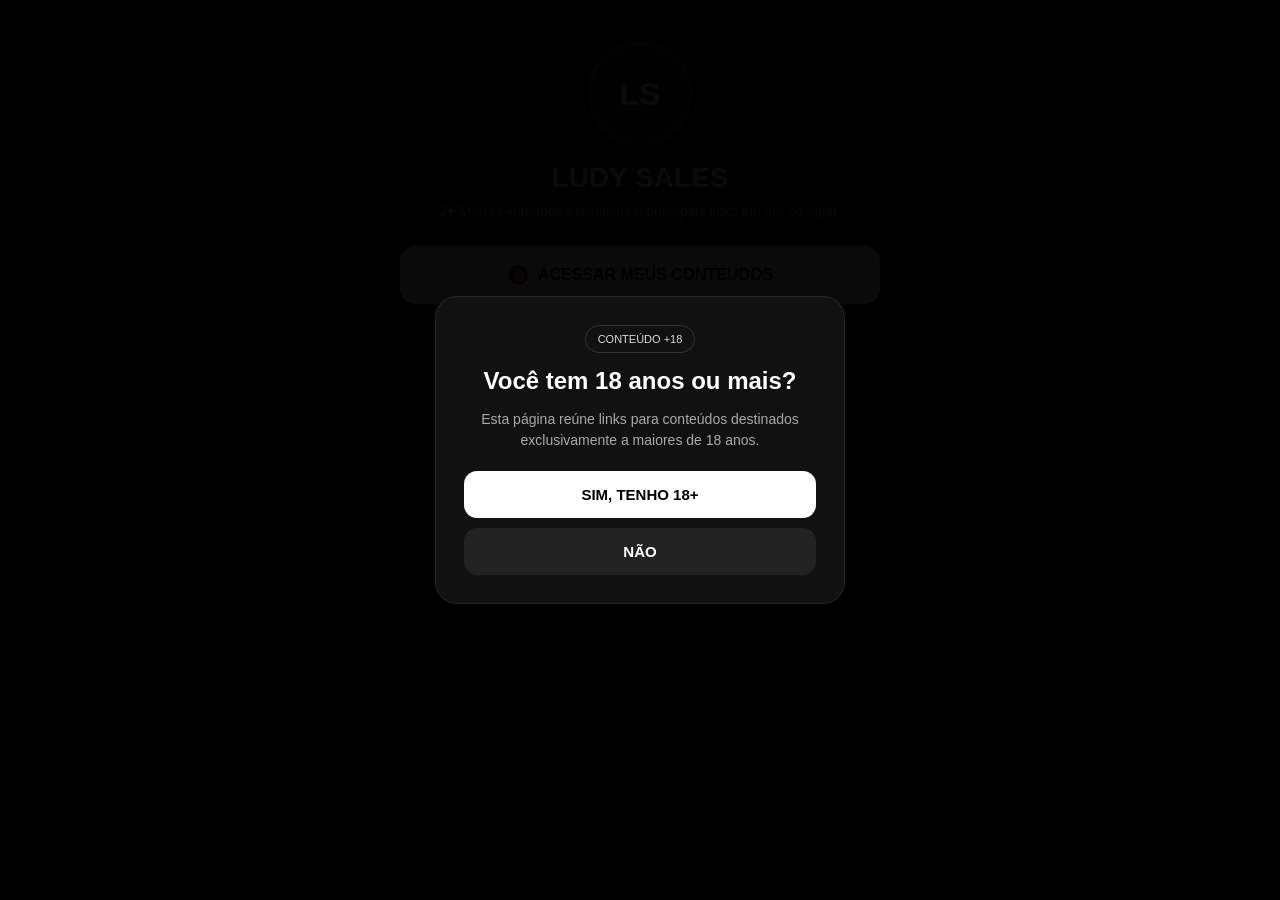
==== index.html @ d12e48bb "Add files via upload" ====
<!doctype html>
<html lang="pt-BR">
<head>
<meta charset="utf-8">
<meta name="viewport" content="width=device-width, initial-scale=1">
<meta name="theme-color" content="#090909">
<meta name="description" content="Ludy Sales — conteúdos exclusivos e principais links.">
<title>Ludy Sales | Conteúdos Exclusivos</title>
<style>
*{box-sizing:border-box}body{margin:0;font-family:Arial,sans-serif;background:#090909;color:#fff;min-height:100vh}
main{width:min(100%,520px);margin:auto;padding:42px 20px;text-align:center}
.avatar{width:104px;height:104px;border-radius:50%;margin:auto auto 16px;border:2px solid #ffffff44;display:grid;place-items:center;background:linear-gradient(145deg,#292929,#0f0f0f);font-size:32px;font-weight:800}
h1{font-size:28px;margin:0 0 7px}.tag{color:#aaa;font-size:14px;line-height:1.5;margin:0 auto 24px}
.badge{display:inline-block;border:1px solid #ffffff25;border-radius:999px;padding:7px 12px;font-size:11px;color:#ddd;margin-bottom:14px}
.links{display:grid;gap:12px}a{display:flex;align-items:center;justify-content:center;min-height:58px;padding:15px 18px;border-radius:15px;color:#fff;text-decoration:none;font-weight:800;border:1px solid #ffffff18;background:#171717}
a:hover{background:#222;transform:translateY(-1px)}.primary{background:#fff;color:#080808;border-color:#fff}
.icon{margin-right:9px;font-size:18px}footer{margin-top:28px;color:#666;font-size:11px}
.age{position:fixed;inset:0;z-index:5;background:rgba(0,0,0,.96);display:grid;place-items:center;padding:24px}
.age-card{width:min(100%,410px);background:#111;border:1px solid #ffffff18;border-radius:22px;padding:28px;text-align:center}
.age-card h2{margin:0 0 10px;font-size:24px}.age-card p{color:#aaa;line-height:1.5;font-size:14px}
.age-actions{display:grid;gap:10px;margin-top:20px}button{border:0;border-radius:13px;padding:15px;font-weight:800;font-size:15px}.yes{background:#fff;color:#000}.no{background:#222;color:#fff}.hidden{display:none}
</style>
</head>
<body>
<div class="age" id="ageGate"><div class="age-card">
<div class="badge">CONTEÚDO +18</div><h2>Você tem 18 anos ou mais?</h2>
<p>Esta página reúne links para conteúdos destinados exclusivamente a maiores de 18 anos.</p>
<div class="age-actions"><button class="yes" onclick="enterSite()">SIM, TENHO 18+</button><button class="no" onclick="leaveSite()">NÃO</button></div>
</div></div>
<main>
<div class="avatar">LS</div>
<h1>LUDY SALES</h1>
<p class="tag">✨ Meus conteúdos exclusivos e principais links em um só lugar.</p>
<div class="links">
<a class="primary" href="https://alllink.com.br/ludysaless" target="_blank" rel="noopener" onclick="trackClick('conteudo')"><span class="icon">🔞</span> ACESSAR MEUS CONTEÚDOS</a>
<a href="#" onclick="return false"><span class="icon">💬</span> WHATSAPP — COLOQUE SEU LINK</a>
<a href="#" onclick="return false"><span class="icon">📸</span> INSTAGRAM — COLOQUE SEU LINK</a>
<a href="#" onclick="return false"><span class="icon">⭐</span> GRUPO VIP — COLOQUE SEU LINK</a>
</div>
<footer>© 2026 Ludy Sales • Todos os direitos reservados</footer>
</main>
<script>
function enterSite(){localStorage.setItem('ageVerified','1');document.getElementById('ageGate').classList.add('hidden')}
function leaveSite(){window.location.href='https://www.google.com/'}
if(localStorage.getItem('ageVerified')==='1')document.getElementById('ageGate').classList.add('hidden')
function trackClick(name){console.log('Clique:',name)}
</script>
</body></html>
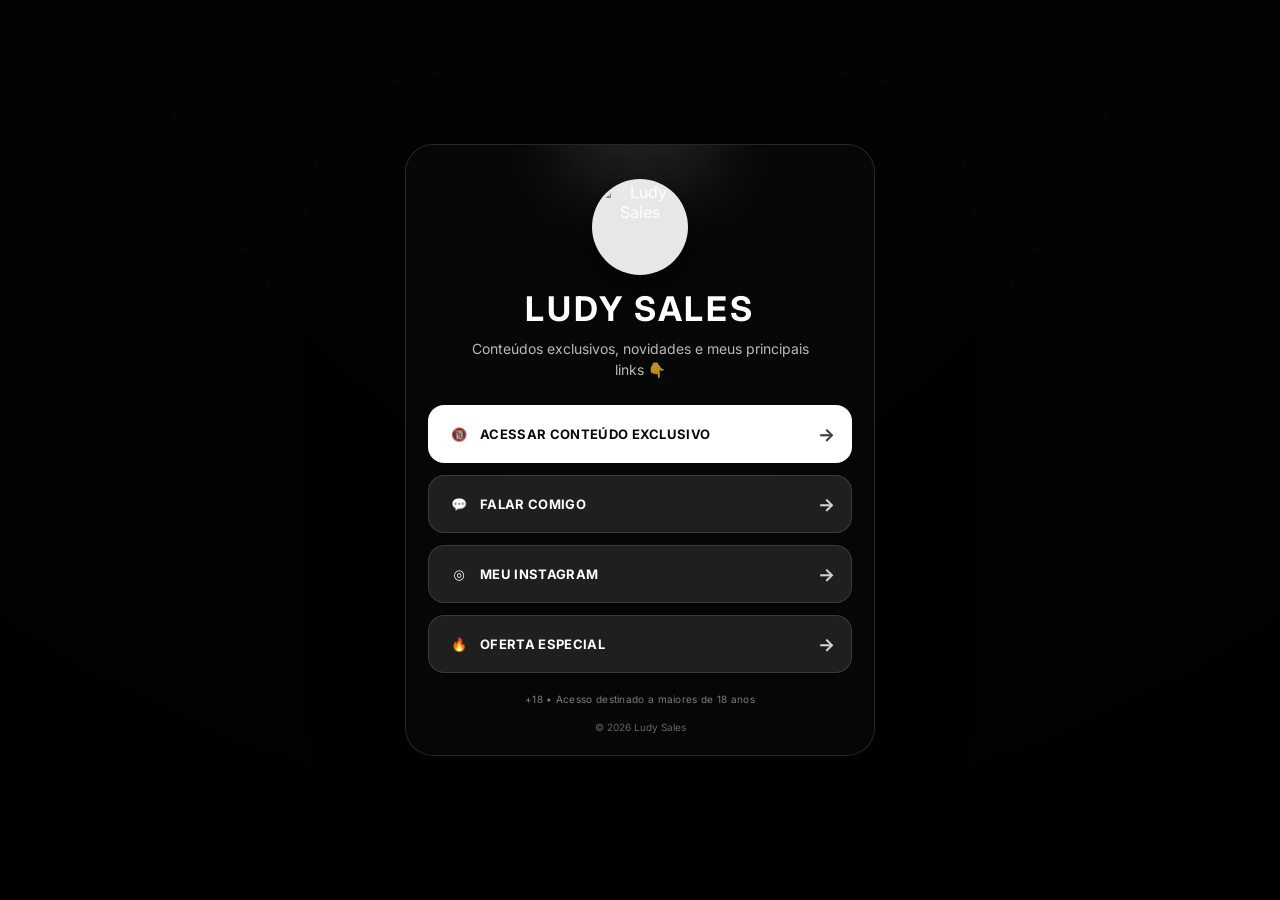
==== commit 6ad16cd6: "Add files via upload" ====
--- a/index.html
+++ b/index.html
@@ -1,48 +1,63 @@
-<!doctype html>
+<!DOCTYPE html>
 <html lang="pt-BR">
 <head>
-<meta charset="utf-8">
-<meta name="viewport" content="width=device-width, initial-scale=1">
-<meta name="theme-color" content="#090909">
-<meta name="description" content="Ludy Sales — conteúdos exclusivos e principais links.">
-<title>Ludy Sales | Conteúdos Exclusivos</title>
-<style>
-*{box-sizing:border-box}body{margin:0;font-family:Arial,sans-serif;background:#090909;color:#fff;min-height:100vh}
-main{width:min(100%,520px);margin:auto;padding:42px 20px;text-align:center}
-.avatar{width:104px;height:104px;border-radius:50%;margin:auto auto 16px;border:2px solid #ffffff44;display:grid;place-items:center;background:linear-gradient(145deg,#292929,#0f0f0f);font-size:32px;font-weight:800}
-h1{font-size:28px;margin:0 0 7px}.tag{color:#aaa;font-size:14px;line-height:1.5;margin:0 auto 24px}
-.badge{display:inline-block;border:1px solid #ffffff25;border-radius:999px;padding:7px 12px;font-size:11px;color:#ddd;margin-bottom:14px}
-.links{display:grid;gap:12px}a{display:flex;align-items:center;justify-content:center;min-height:58px;padding:15px 18px;border-radius:15px;color:#fff;text-decoration:none;font-weight:800;border:1px solid #ffffff18;background:#171717}
-a:hover{background:#222;transform:translateY(-1px)}.primary{background:#fff;color:#080808;border-color:#fff}
-.icon{margin-right:9px;font-size:18px}footer{margin-top:28px;color:#666;font-size:11px}
-.age{position:fixed;inset:0;z-index:5;background:rgba(0,0,0,.96);display:grid;place-items:center;padding:24px}
-.age-card{width:min(100%,410px);background:#111;border:1px solid #ffffff18;border-radius:22px;padding:28px;text-align:center}
-.age-card h2{margin:0 0 10px;font-size:24px}.age-card p{color:#aaa;line-height:1.5;font-size:14px}
-.age-actions{display:grid;gap:10px;margin-top:20px}button{border:0;border-radius:13px;padding:15px;font-weight:800;font-size:15px}.yes{background:#fff;color:#000}.no{background:#222;color:#fff}.hidden{display:none}
-</style>
+  <meta charset="UTF-8">
+  <meta name="viewport" content="width=device-width, initial-scale=1.0">
+  <meta name="theme-color" content="#0b0b0d">
+  <meta name="description" content="Ludy Sales — conteúdos exclusivos e principais links.">
+  <title>Ludy Sales</title>
+  <link rel="preconnect" href="https://fonts.googleapis.com">
+  <link rel="preconnect" href="https://fonts.gstatic.com" crossorigin>
+  <link href="https://fonts.googleapis.com/css2?family=Inter:wght@400;500;600;700&display=swap" rel="stylesheet">
+  <link rel="stylesheet" href="style.css">
 </head>
 <body>
-<div class="age" id="ageGate"><div class="age-card">
-<div class="badge">CONTEÚDO +18</div><h2>Você tem 18 anos ou mais?</h2>
-<p>Esta página reúne links para conteúdos destinados exclusivamente a maiores de 18 anos.</p>
-<div class="age-actions"><button class="yes" onclick="enterSite()">SIM, TENHO 18+</button><button class="no" onclick="leaveSite()">NÃO</button></div>
-</div></div>
-<main>
-<div class="avatar">LS</div>
-<h1>LUDY SALES</h1>
-<p class="tag">✨ Meus conteúdos exclusivos e principais links em um só lugar.</p>
-<div class="links">
-<a class="primary" href="https://alllink.com.br/ludysaless" target="_blank" rel="noopener" onclick="trackClick('conteudo')"><span class="icon">🔞</span> ACESSAR MEUS CONTEÚDOS</a>
-<a href="#" onclick="return false"><span class="icon">💬</span> WHATSAPP — COLOQUE SEU LINK</a>
-<a href="#" onclick="return false"><span class="icon">📸</span> INSTAGRAM — COLOQUE SEU LINK</a>
-<a href="#" onclick="return false"><span class="icon">⭐</span> GRUPO VIP — COLOQUE SEU LINK</a>
-</div>
-<footer>© 2026 Ludy Sales • Todos os direitos reservados</footer>
-</main>
-<script>
-function enterSite(){localStorage.setItem('ageVerified','1');document.getElementById('ageGate').classList.add('hidden')}
-function leaveSite(){window.location.href='https://www.google.com/'}
-if(localStorage.getItem('ageVerified')==='1')document.getElementById('ageGate').classList.add('hidden')
-function trackClick(name){console.log('Clique:',name)}
-</script>
-</body></html>+  <div class="background" aria-hidden="true"></div>
+  <div class="shade" aria-hidden="true"></div>
+
+  <main class="page">
+    <section class="profile-card">
+      <div class="profile-glow"></div>
+
+      <div class="avatar-wrap">
+        <img src="assets/fundo.jpeg" alt="Ludy Sales" class="avatar">
+      </div>
+
+      <h1>LUDY SALES</h1>
+      <p class="subtitle">Conteúdos exclusivos, novidades e meus principais links 👇</p>
+
+      <div class="links">
+        <a class="link-button primary" href="#" data-link="conteudo">
+          <span>🔞</span>
+          <span>ACESSAR CONTEÚDO EXCLUSIVO</span>
+          <span>→</span>
+        </a>
+
+        <a class="link-button" href="#" data-link="whatsapp">
+          <span>💬</span>
+          <span>FALAR COMIGO</span>
+          <span>→</span>
+        </a>
+
+        <a class="link-button" href="#" data-link="instagram">
+          <span>◎</span>
+          <span>MEU INSTAGRAM</span>
+          <span>→</span>
+        </a>
+
+        <a class="link-button" href="#" data-link="vip">
+          <span>🔥</span>
+          <span>OFERTA ESPECIAL</span>
+          <span>→</span>
+        </a>
+      </div>
+
+      <p class="age">+18 • Acesso destinado a maiores de 18 anos</p>
+      <footer>© <span id="year"></span> Ludy Sales</footer>
+    </section>
+  </main>
+
+  <div class="toast" id="toast" role="status" aria-live="polite"></div>
+  <script src="script.js"></script>
+</body>
+</html>
--- a/style.css
+++ b/style.css
@@ -0,0 +1,238 @@
+* {
+  box-sizing: border-box;
+}
+
+:root {
+  --bg: #080809;
+  --card: rgba(10, 10, 12, 0.64);
+  --card-border: rgba(255, 255, 255, 0.13);
+  --text: #ffffff;
+  --muted: rgba(255, 255, 255, 0.72);
+  --button: rgba(255, 255, 255, 0.10);
+  --button-hover: rgba(255, 255, 255, 0.17);
+  --accent: #ffffff;
+}
+
+html,
+body {
+  margin: 0;
+  min-height: 100%;
+  font-family: "Inter", system-ui, -apple-system, BlinkMacSystemFont, "Segoe UI", sans-serif;
+  background: var(--bg);
+  color: var(--text);
+}
+
+body {
+  min-height: 100svh;
+  overflow-x: hidden;
+}
+
+.background,
+.shade {
+  position: fixed;
+  inset: 0;
+  pointer-events: none;
+}
+
+.background {
+  z-index: 0;
+  background-image: url("assets/fundo.jpeg");
+  background-position: center center;
+  background-size: cover;
+  transform: scale(1.06);
+  filter: blur(14px);
+}
+
+.shade {
+  z-index: 1;
+  background:
+    linear-gradient(180deg, rgba(0,0,0,.46), rgba(0,0,0,.70)),
+    radial-gradient(circle at 50% 40%, rgba(0,0,0,.02), rgba(0,0,0,.42));
+}
+
+.page {
+  position: relative;
+  z-index: 2;
+  min-height: 100svh;
+  display: grid;
+  place-items: center;
+  padding: 28px 16px;
+}
+
+.profile-card {
+  position: relative;
+  width: min(100%, 470px);
+  padding: 34px 22px 22px;
+  text-align: center;
+  background: var(--card);
+  border: 1px solid var(--card-border);
+  border-radius: 28px;
+  box-shadow: 0 30px 90px rgba(0,0,0,.40);
+  backdrop-filter: blur(22px);
+  -webkit-backdrop-filter: blur(22px);
+  overflow: hidden;
+}
+
+.profile-glow {
+  position: absolute;
+  width: 180px;
+  height: 180px;
+  left: 50%;
+  top: -120px;
+  transform: translateX(-50%);
+  border-radius: 50%;
+  background: rgba(255,255,255,.10);
+  filter: blur(35px);
+}
+
+.avatar-wrap {
+  position: relative;
+  width: 96px;
+  height: 96px;
+  margin: 0 auto 16px;
+  padding: 3px;
+  border-radius: 50%;
+  background: rgba(255,255,255,.9);
+  box-shadow: 0 12px 35px rgba(0,0,0,.35);
+}
+
+.avatar {
+  width: 100%;
+  height: 100%;
+  display: block;
+  border-radius: 50%;
+  object-fit: cover;
+  object-position: center 48%;
+}
+
+h1 {
+  position: relative;
+  margin: 0;
+  font-size: clamp(25px, 7vw, 34px);
+  line-height: 1.05;
+  letter-spacing: .08em;
+  font-weight: 700;
+}
+
+.subtitle {
+  position: relative;
+  max-width: 350px;
+  margin: 12px auto 25px;
+  color: var(--muted);
+  font-size: 14px;
+  line-height: 1.5;
+}
+
+.links {
+  position: relative;
+  display: grid;
+  gap: 12px;
+}
+
+.link-button {
+  min-height: 58px;
+  display: grid;
+  grid-template-columns: 28px 1fr 24px;
+  align-items: center;
+  gap: 7px;
+  padding: 0 16px;
+  color: var(--text);
+  text-decoration: none;
+  background: var(--button);
+  border: 1px solid rgba(255,255,255,.12);
+  border-radius: 16px;
+  font-size: 13px;
+  font-weight: 700;
+  letter-spacing: .025em;
+  transition: transform .18s ease, background .18s ease, border-color .18s ease;
+}
+
+.link-button span:nth-child(2) {
+  text-align: left;
+}
+
+.link-button span:last-child {
+  text-align: right;
+  font-size: 18px;
+  opacity: .8;
+}
+
+.link-button:hover {
+  transform: translateY(-2px);
+  background: var(--button-hover);
+  border-color: rgba(255,255,255,.24);
+}
+
+.link-button:active {
+  transform: scale(.985);
+}
+
+.link-button.primary {
+  background: var(--accent);
+  color: #09090a;
+  border-color: rgba(255,255,255,.9);
+}
+
+.link-button.primary:hover {
+  background: #ededed;
+}
+
+.age {
+  position: relative;
+  margin: 20px 0 8px;
+  color: rgba(255,255,255,.48);
+  font-size: 10px;
+  letter-spacing: .03em;
+}
+
+footer {
+  position: relative;
+  color: rgba(255,255,255,.38);
+  font-size: 10px;
+  padding-top: 8px;
+}
+
+.toast {
+  position: fixed;
+  z-index: 10;
+  left: 50%;
+  bottom: 22px;
+  transform: translate(-50%, 20px);
+  padding: 11px 15px;
+  border-radius: 12px;
+  background: rgba(10,10,12,.9);
+  border: 1px solid rgba(255,255,255,.14);
+  color: white;
+  font-size: 12px;
+  opacity: 0;
+  pointer-events: none;
+  transition: .2s ease;
+}
+
+.toast.show {
+  opacity: 1;
+  transform: translate(-50%, 0);
+}
+
+@media (max-width: 420px) {
+  .page {
+    padding: 14px;
+  }
+
+  .profile-card {
+    padding: 28px 16px 19px;
+    border-radius: 24px;
+  }
+
+  .link-button {
+    min-height: 55px;
+    font-size: 12px;
+  }
+}
+
+@media (prefers-reduced-motion: reduce) {
+  .link-button,
+  .toast {
+    transition: none;
+  }
+}
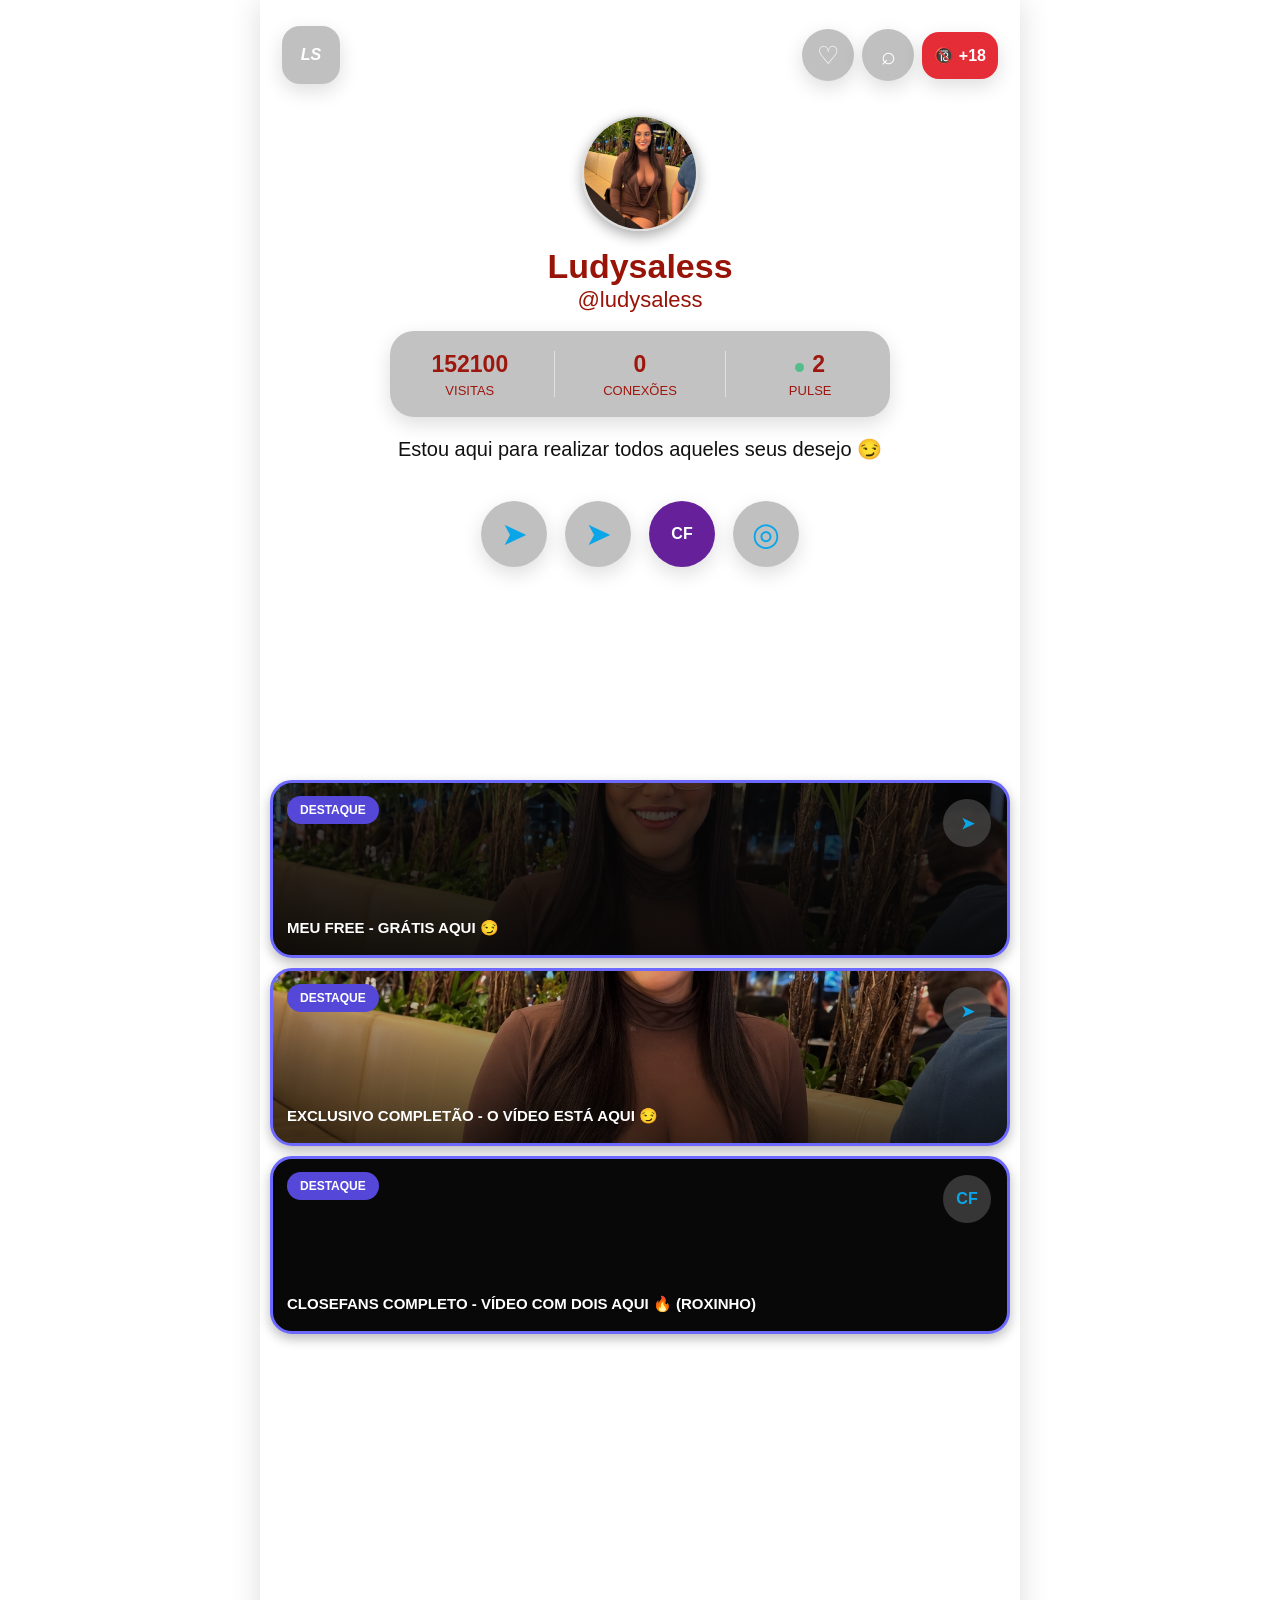
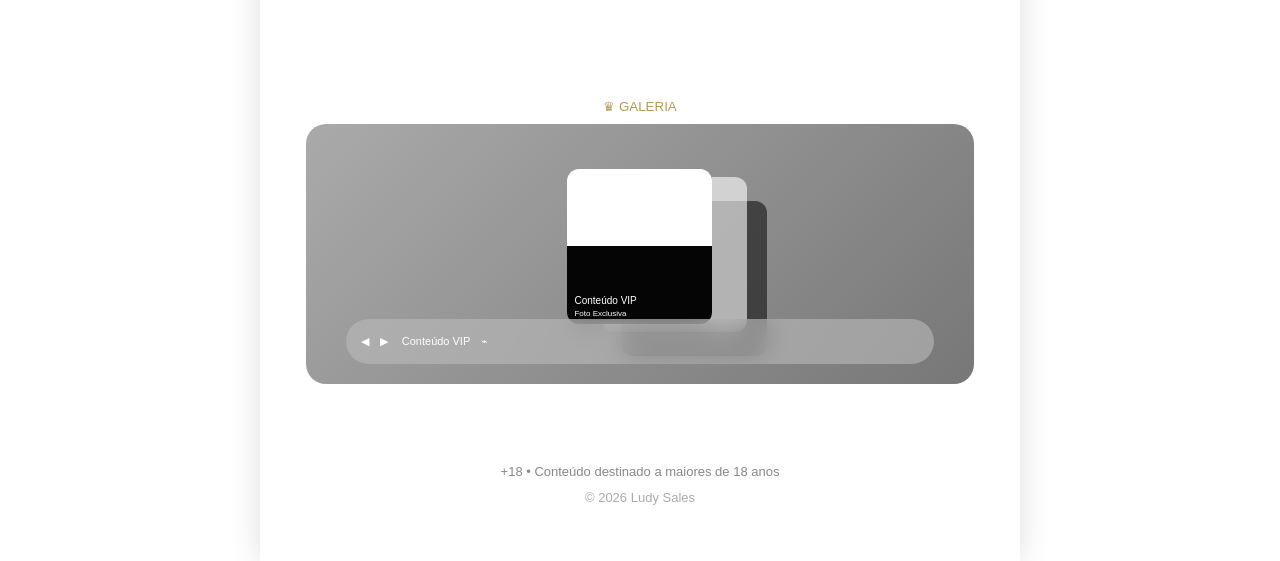
==== commit c058484e: "Add files via upload" ====
--- a/index.html
+++ b/index.html
@@ -1,63 +1,12 @@
-<!DOCTYPE html>
-<html lang="pt-BR">
-<head>
-  <meta charset="UTF-8">
-  <meta name="viewport" content="width=device-width, initial-scale=1.0">
-  <meta name="theme-color" content="#0b0b0d">
-  <meta name="description" content="Ludy Sales — conteúdos exclusivos e principais links.">
-  <title>Ludy Sales</title>
-  <link rel="preconnect" href="https://fonts.googleapis.com">
-  <link rel="preconnect" href="https://fonts.gstatic.com" crossorigin>
-  <link href="https://fonts.googleapis.com/css2?family=Inter:wght@400;500;600;700&display=swap" rel="stylesheet">
-  <link rel="stylesheet" href="style.css">
-</head>
-<body>
-  <div class="background" aria-hidden="true"></div>
-  <div class="shade" aria-hidden="true"></div>
-
-  <main class="page">
-    <section class="profile-card">
-      <div class="profile-glow"></div>
-
-      <div class="avatar-wrap">
-        <img src="assets/fundo.jpeg" alt="Ludy Sales" class="avatar">
-      </div>
-
-      <h1>LUDY SALES</h1>
-      <p class="subtitle">Conteúdos exclusivos, novidades e meus principais links 👇</p>
-
-      <div class="links">
-        <a class="link-button primary" href="#" data-link="conteudo">
-          <span>🔞</span>
-          <span>ACESSAR CONTEÚDO EXCLUSIVO</span>
-          <span>→</span>
-        </a>
-
-        <a class="link-button" href="#" data-link="whatsapp">
-          <span>💬</span>
-          <span>FALAR COMIGO</span>
-          <span>→</span>
-        </a>
-
-        <a class="link-button" href="#" data-link="instagram">
-          <span>◎</span>
-          <span>MEU INSTAGRAM</span>
-          <span>→</span>
-        </a>
-
-        <a class="link-button" href="#" data-link="vip">
-          <span>🔥</span>
-          <span>OFERTA ESPECIAL</span>
-          <span>→</span>
-        </a>
-      </div>
-
-      <p class="age">+18 • Acesso destinado a maiores de 18 anos</p>
-      <footer>© <span id="year"></span> Ludy Sales</footer>
-    </section>
-  </main>
-
-  <div class="toast" id="toast" role="status" aria-live="polite"></div>
-  <script src="script.js"></script>
-</body>
-</html>
+<!doctype html><html lang="pt-BR"><head><meta charset="utf-8"><meta name="viewport" content="width=device-width,initial-scale=1,viewport-fit=cover"><meta name="theme-color" content="#ffffff"><title>Ludysaless | Links</title><link rel="stylesheet" href="style.css"></head><body>
+<main class="page"><section class="hero">
+<video class="bg" autoplay muted loop playsinline preload="metadata"><source src="fundo.mp4" type="video/mp4"></video><div class="shade"></div>
+<div class="top"><div class="brand">LS</div><div class="tools"><button>♡</button><button>⌕</button><span class="age">🔞 +18</span></div></div>
+<div class="profile"><img src="avatar.jpeg" alt="Ludysaless"><h1>Ludysaless</h1><div class="handle">@ludysaless</div>
+<div class="stats"><div><b id="visits">152099</b><span>VISITAS</span></div><i></i><div><b>0</b><span>CONEXÕES</span></div><i></i><div><b><em></em>2</b><span>PULSE</span></div></div>
+<p>Estou aqui para realizar todos aqueles seus desejo 😏</p>
+<nav class="social"><a href="#" aria-label="Telegram">➤</a><a href="#" aria-label="Telegram">➤</a><a href="#" class="cf" aria-label="CloseFans">CF</a><a href="https://instagram.com/ludysaless" aria-label="Instagram">◎</a></nav></div>
+</section>
+<section class="cards"><a class="card" href="#"><span>DESTAQUE</span><strong>MEU FREE - GRÁTIS AQUI 😏</strong><b>➤</b></a><a class="card second" href="#"><span>DESTAQUE</span><strong>EXCLUSIVO COMPLETÃO - O VÍDEO ESTÁ AQUI 😏</strong><b>➤</b></a><a class="card third" href="#"><span>DESTAQUE</span><strong>CLOSEFANS COMPLETO - VÍDEO COM DOIS AQUI 🔥 (ROXINHO)</strong><b>CF</b></a></section>
+<section class="gallery"><small>♛ GALERIA</small><div class="album"><div class="cover"><span>Conteúdo VIP</span><small>Foto Exclusiva</small></div><div class="player">◀︎　▶︎　 Conteúdo VIP　⌁</div></div></section>
+<footer>+18 • Conteúdo destinado a maiores de 18 anos<br><span>© 2026 Ludy Sales</span></footer></main><script src="script.js"></script></body></html>
--- a/style.css
+++ b/style.css
@@ -1,238 +1 @@
-* {
-  box-sizing: border-box;
-}
-
-:root {
-  --bg: #080809;
-  --card: rgba(10, 10, 12, 0.64);
-  --card-border: rgba(255, 255, 255, 0.13);
-  --text: #ffffff;
-  --muted: rgba(255, 255, 255, 0.72);
-  --button: rgba(255, 255, 255, 0.10);
-  --button-hover: rgba(255, 255, 255, 0.17);
-  --accent: #ffffff;
-}
-
-html,
-body {
-  margin: 0;
-  min-height: 100%;
-  font-family: "Inter", system-ui, -apple-system, BlinkMacSystemFont, "Segoe UI", sans-serif;
-  background: var(--bg);
-  color: var(--text);
-}
-
-body {
-  min-height: 100svh;
-  overflow-x: hidden;
-}
-
-.background,
-.shade {
-  position: fixed;
-  inset: 0;
-  pointer-events: none;
-}
-
-.background {
-  z-index: 0;
-  background-image: url("assets/fundo.jpeg");
-  background-position: center center;
-  background-size: cover;
-  transform: scale(1.06);
-  filter: blur(14px);
-}
-
-.shade {
-  z-index: 1;
-  background:
-    linear-gradient(180deg, rgba(0,0,0,.46), rgba(0,0,0,.70)),
-    radial-gradient(circle at 50% 40%, rgba(0,0,0,.02), rgba(0,0,0,.42));
-}
-
-.page {
-  position: relative;
-  z-index: 2;
-  min-height: 100svh;
-  display: grid;
-  place-items: center;
-  padding: 28px 16px;
-}
-
-.profile-card {
-  position: relative;
-  width: min(100%, 470px);
-  padding: 34px 22px 22px;
-  text-align: center;
-  background: var(--card);
-  border: 1px solid var(--card-border);
-  border-radius: 28px;
-  box-shadow: 0 30px 90px rgba(0,0,0,.40);
-  backdrop-filter: blur(22px);
-  -webkit-backdrop-filter: blur(22px);
-  overflow: hidden;
-}
-
-.profile-glow {
-  position: absolute;
-  width: 180px;
-  height: 180px;
-  left: 50%;
-  top: -120px;
-  transform: translateX(-50%);
-  border-radius: 50%;
-  background: rgba(255,255,255,.10);
-  filter: blur(35px);
-}
-
-.avatar-wrap {
-  position: relative;
-  width: 96px;
-  height: 96px;
-  margin: 0 auto 16px;
-  padding: 3px;
-  border-radius: 50%;
-  background: rgba(255,255,255,.9);
-  box-shadow: 0 12px 35px rgba(0,0,0,.35);
-}
-
-.avatar {
-  width: 100%;
-  height: 100%;
-  display: block;
-  border-radius: 50%;
-  object-fit: cover;
-  object-position: center 48%;
-}
-
-h1 {
-  position: relative;
-  margin: 0;
-  font-size: clamp(25px, 7vw, 34px);
-  line-height: 1.05;
-  letter-spacing: .08em;
-  font-weight: 700;
-}
-
-.subtitle {
-  position: relative;
-  max-width: 350px;
-  margin: 12px auto 25px;
-  color: var(--muted);
-  font-size: 14px;
-  line-height: 1.5;
-}
-
-.links {
-  position: relative;
-  display: grid;
-  gap: 12px;
-}
-
-.link-button {
-  min-height: 58px;
-  display: grid;
-  grid-template-columns: 28px 1fr 24px;
-  align-items: center;
-  gap: 7px;
-  padding: 0 16px;
-  color: var(--text);
-  text-decoration: none;
-  background: var(--button);
-  border: 1px solid rgba(255,255,255,.12);
-  border-radius: 16px;
-  font-size: 13px;
-  font-weight: 700;
-  letter-spacing: .025em;
-  transition: transform .18s ease, background .18s ease, border-color .18s ease;
-}
-
-.link-button span:nth-child(2) {
-  text-align: left;
-}
-
-.link-button span:last-child {
-  text-align: right;
-  font-size: 18px;
-  opacity: .8;
-}
-
-.link-button:hover {
-  transform: translateY(-2px);
-  background: var(--button-hover);
-  border-color: rgba(255,255,255,.24);
-}
-
-.link-button:active {
-  transform: scale(.985);
-}
-
-.link-button.primary {
-  background: var(--accent);
-  color: #09090a;
-  border-color: rgba(255,255,255,.9);
-}
-
-.link-button.primary:hover {
-  background: #ededed;
-}
-
-.age {
-  position: relative;
-  margin: 20px 0 8px;
-  color: rgba(255,255,255,.48);
-  font-size: 10px;
-  letter-spacing: .03em;
-}
-
-footer {
-  position: relative;
-  color: rgba(255,255,255,.38);
-  font-size: 10px;
-  padding-top: 8px;
-}
-
-.toast {
-  position: fixed;
-  z-index: 10;
-  left: 50%;
-  bottom: 22px;
-  transform: translate(-50%, 20px);
-  padding: 11px 15px;
-  border-radius: 12px;
-  background: rgba(10,10,12,.9);
-  border: 1px solid rgba(255,255,255,.14);
-  color: white;
-  font-size: 12px;
-  opacity: 0;
-  pointer-events: none;
-  transition: .2s ease;
-}
-
-.toast.show {
-  opacity: 1;
-  transform: translate(-50%, 0);
-}
-
-@media (max-width: 420px) {
-  .page {
-    padding: 14px;
-  }
-
-  .profile-card {
-    padding: 28px 16px 19px;
-    border-radius: 24px;
-  }
-
-  .link-button {
-    min-height: 55px;
-    font-size: 12px;
-  }
-}
-
-@media (prefers-reduced-motion: reduce) {
-  .link-button,
-  .toast {
-    transition: none;
-  }
-}
+*{box-sizing:border-box}html,body{margin:0;font-family:-apple-system,BlinkMacSystemFont,"Segoe UI",sans-serif;background:#fff;color:#111}body{max-width:760px;margin:auto}.hero{height:100svh;min-height:720px;position:relative;overflow:hidden}.bg{position:absolute;inset:0;width:100%;height:100%;object-fit:cover}.shade{position:absolute;inset:0;background:linear-gradient(180deg,rgba(255,255,255,.05),rgba(255,255,255,.12) 48%,rgba(255,255,255,.25))}.top{position:relative;z-index:2;display:flex;justify-content:space-between;padding:26px 22px}.brand,.tools button,.age,.social a{backdrop-filter:blur(14px);-webkit-backdrop-filter:blur(14px);background:rgba(110,110,110,.43);box-shadow:0 7px 20px #0002}.brand{width:58px;height:58px;border-radius:18px;color:white;display:grid;place-items:center;font-weight:900;font-style:italic}.tools{display:flex;gap:8px;align-items:center}.tools button{border:0;color:#fff;width:52px;height:52px;border-radius:50%;font-size:25px}.age{padding:14px 12px;border-radius:17px;background:#e52d37;color:#fff;font-weight:800}.profile{position:relative;z-index:2;text-align:center;margin-top:5px}.profile>img{width:116px;height:116px;border-radius:50%;object-fit:cover;object-position:50% 22%;border:2px solid #ddd;box-shadow:0 5px 14px #0005}.profile h1{font-size:34px;color:#991408;margin:12px 0 1px;text-shadow:0 1px 5px #fff7}.handle{font-size:22px;color:#991408}.stats{width:min(500px,78%);height:86px;margin:18px auto;display:flex;align-items:center;justify-content:space-around;border-radius:24px;background:rgba(145,145,145,.55);backdrop-filter:blur(15px);-webkit-backdrop-filter:blur(15px);box-shadow:0 7px 20px #0002}.stats div{width:30%;display:flex;flex-direction:column;color:#9e170e}.stats b{font-size:23px}.stats span{font-size:13px;margin-top:5px}.stats i{height:46px;border-left:1px solid #fff7}.stats em{display:inline-block;width:9px;height:9px;background:#54bd8b;border-radius:50%;margin-right:8px}.profile p{font-size:20px;margin:20px 18px;text-shadow:0 1px 5px #fff}.social{display:flex;justify-content:center;gap:18px;margin-top:40px}.social a{width:66px;height:66px;border-radius:50%;display:grid;place-items:center;text-decoration:none;font-size:32px;color:#0aa6e8}.social .cf{font-size:16px;background:#65209a;color:#fff;font-weight:800}.cards{position:relative;margin-top:-105px;z-index:4;padding:0 10px 35px}.card{height:178px;margin:10px 0;border:3px solid #6d69ff;border-radius:22px;background:linear-gradient(180deg,#070707bb,#050505ef),url('avatar.jpeg') center 25%/cover;color:#fff;text-decoration:none;display:flex;position:relative;align-items:flex-end;padding:18px 14px;box-shadow:0 5px 12px #0004}.card>span{position:absolute;top:13px;left:14px;background:#5548d9;border-radius:18px;padding:7px 13px;font-size:12px;font-weight:800}.card>strong{max-width:85%;font-size:15px}.card>b{position:absolute;right:16px;top:16px;background:#5559;border-radius:50%;width:48px;height:48px;display:grid;place-items:center;color:#0aa6e8}.second{background:linear-gradient(180deg,#0002,#000b),url('avatar.jpeg') center 35%/cover}.third{background:#080808}.gallery{height:650px;padding-top:320px}.gallery>small{display:block;text-align:center;color:#b49a59}.album{width:88%;height:260px;margin:10px auto;border-radius:20px;background:linear-gradient(135deg,#aaa,#777);padding-top:45px;position:relative}.cover{width:145px;height:155px;margin:auto;background:linear-gradient(#fff 50%,#050505 50%);border-radius:12px;box-shadow:35px 8px 0 #ffffff99,55px 32px 0 #1119;position:relative}.cover span,.cover small{position:absolute;bottom:18px;left:7px;color:#fff;font-size:10px}.cover small{bottom:6px;font-size:8px}.player{position:absolute;bottom:20px;left:6%;width:88%;padding:15px;border-radius:25px;background:#bbb9;backdrop-filter:blur(12px);font-size:11px;color:#fff}footer{text-align:center;color:#888;font-size:13px;padding:30px 10px 50px;line-height:2}footer span{color:#aaa}@media(min-width:761px){body{box-shadow:0 0 30px #0002}.hero{height:900px}.cards{margin-top:-130px}}
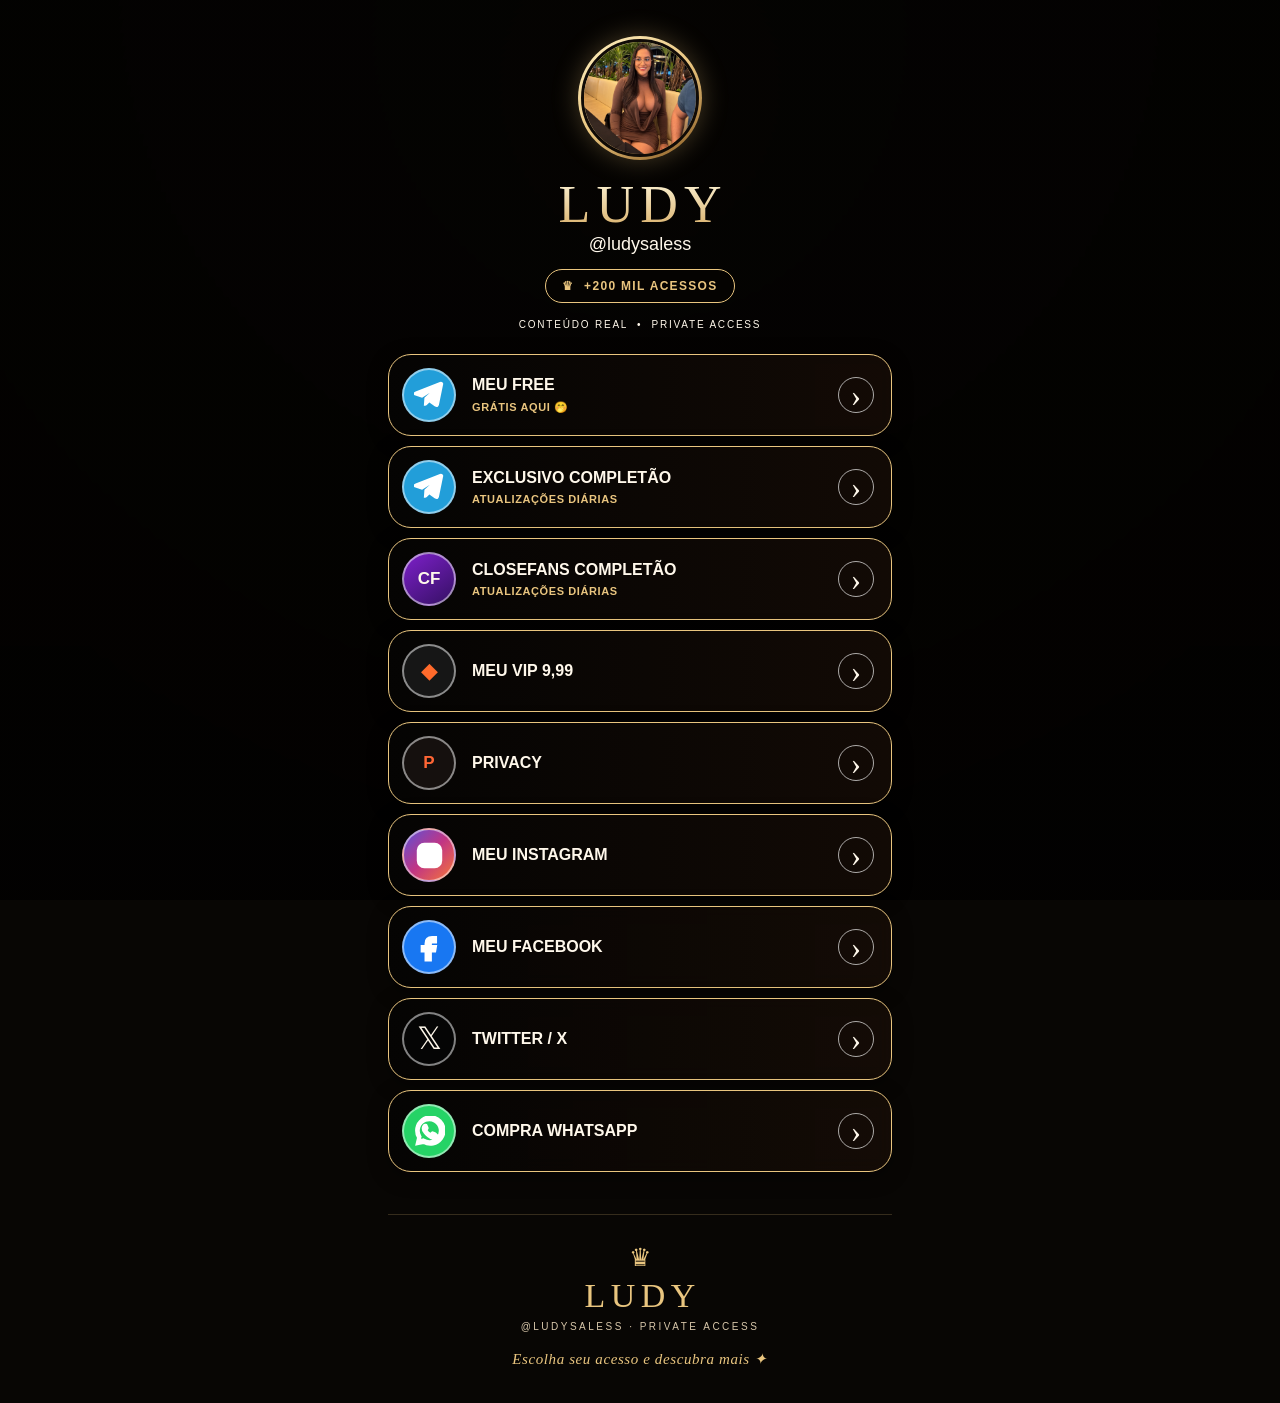
==== commit f22b79f1: "Rename index(3).html to index.html" ====
--- a/index.html
+++ b/index.html
@@ -1,12 +1,61 @@
-<!doctype html><html lang="pt-BR"><head><meta charset="utf-8"><meta name="viewport" content="width=device-width,initial-scale=1,viewport-fit=cover"><meta name="theme-color" content="#ffffff"><title>Ludysaless | Links</title><link rel="stylesheet" href="style.css"></head><body>
-<main class="page"><section class="hero">
-<video class="bg" autoplay muted loop playsinline preload="metadata"><source src="fundo.mp4" type="video/mp4"></video><div class="shade"></div>
-<div class="top"><div class="brand">LS</div><div class="tools"><button>♡</button><button>⌕</button><span class="age">🔞 +18</span></div></div>
-<div class="profile"><img src="avatar.jpeg" alt="Ludysaless"><h1>Ludysaless</h1><div class="handle">@ludysaless</div>
-<div class="stats"><div><b id="visits">152099</b><span>VISITAS</span></div><i></i><div><b>0</b><span>CONEXÕES</span></div><i></i><div><b><em></em>2</b><span>PULSE</span></div></div>
-<p>Estou aqui para realizar todos aqueles seus desejo 😏</p>
-<nav class="social"><a href="#" aria-label="Telegram">➤</a><a href="#" aria-label="Telegram">➤</a><a href="#" class="cf" aria-label="CloseFans">CF</a><a href="https://instagram.com/ludysaless" aria-label="Instagram">◎</a></nav></div>
-</section>
-<section class="cards"><a class="card" href="#"><span>DESTAQUE</span><strong>MEU FREE - GRÁTIS AQUI 😏</strong><b>➤</b></a><a class="card second" href="#"><span>DESTAQUE</span><strong>EXCLUSIVO COMPLETÃO - O VÍDEO ESTÁ AQUI 😏</strong><b>➤</b></a><a class="card third" href="#"><span>DESTAQUE</span><strong>CLOSEFANS COMPLETO - VÍDEO COM DOIS AQUI 🔥 (ROXINHO)</strong><b>CF</b></a></section>
-<section class="gallery"><small>♛ GALERIA</small><div class="album"><div class="cover"><span>Conteúdo VIP</span><small>Foto Exclusiva</small></div><div class="player">◀︎　▶︎　 Conteúdo VIP　⌁</div></div></section>
-<footer>+18 • Conteúdo destinado a maiores de 18 anos<br><span>© 2026 Ludy Sales</span></footer></main><script src="script.js"></script></body></html>
+<!doctype html>
+<html lang="pt-BR"><head>
+<meta charset="utf-8"><meta name="viewport" content="width=device-width,initial-scale=1,viewport-fit=cover">
+<meta name="theme-color" content="#090604"><title>LUDY | @ludysaless</title>
+<style>
+:root{--gold:#e9c57f;--cream:#fff8eb;--bg:#080604}
+*{box-sizing:border-box}html{scroll-behavior:smooth}body{margin:0;background:var(--bg);color:var(--cream);font-family:-apple-system,BlinkMacSystemFont,"Segoe UI",Arial,sans-serif;overflow-x:hidden}a{color:inherit;text-decoration:none}
+video{position:fixed;inset:0;width:100%;height:100%;object-fit:cover;z-index:-4}.shade{position:fixed;inset:0;z-index:-3;background:linear-gradient(rgba(3,2,1,.55),rgba(3,2,1,.76)),radial-gradient(circle at 50% 20%,transparent,rgba(0,0,0,.6) 75%)}
+.page{width:min(100%,540px);margin:auto;padding:calc(28px + env(safe-area-inset-top)) 18px calc(35px + env(safe-area-inset-bottom))}
+.hero{text-align:center;padding:8px 0 24px}.avatar{width:124px;height:124px;margin:auto;padding:3px;border-radius:50%;background:linear-gradient(145deg,#fff1c2,var(--gold),#84551d);box-shadow:0 0 27px rgba(233,197,127,.28)}.avatar img{width:100%;height:100%;display:block;object-fit:cover;border-radius:50%;border:3px solid #100b07}
+h1{font:400 52px Georgia,serif;letter-spacing:.12em;padding-left:.12em;margin:15px 0 0;background:linear-gradient(#fff9df,#d6aa60);-webkit-background-clip:text;color:transparent}.handle{font-size:18px;margin:0 0 14px}.count{display:inline-block;padding:9px 16px;border:1px solid var(--gold);border-radius:999px;background:rgba(7,4,2,.58);color:var(--gold);font-size:12px;font-weight:800;letter-spacing:.11em}.tag{font-size:10px;letter-spacing:.18em;margin:16px 0 0}
+.links{display:grid;gap:10px}.card{min-height:82px;display:grid;grid-template-columns:58px 1fr 40px;align-items:center;gap:12px;padding:10px 13px;border:1.5px solid var(--gold);border-radius:23px;background:linear-gradient(90deg,rgba(5,4,3,.94),rgba(25,14,7,.72));box-shadow:0 5px 20px rgba(0,0,0,.4);backdrop-filter:blur(9px);-webkit-backdrop-filter:blur(9px);transition:.18s}.card:active{transform:scale(.985)}
+.network-icon{width:54px;height:54px;border-radius:50%;display:grid;place-items:center;border:2px solid rgba(255,255,255,.5);overflow:hidden}.network-icon svg{width:31px;height:31px;fill:white;stroke:white;stroke-width:1.7}.letters{font-weight:900;font-size:17px}.xmark{font-size:31px}.flame{font-size:22px}
+.telegram .network-icon{background:#229ED9}.closefans .network-icon{background:linear-gradient(145deg,#7d20c9,#351064)}.fatalfans .network-icon{background:#161616;color:#ff6a2b}.privacy .network-icon{background:#15100e;color:#ff6635}.instagram .network-icon{background:linear-gradient(135deg,#5b51d8,#c13584,#f77737)}.facebook .network-icon{background:#1877f2}.x .network-icon{background:#050505}.whatsapp .network-icon{background:#25D366}
+.copy strong{display:block;font-size:16px;line-height:1.15}.copy span{display:block;margin-top:6px;color:var(--gold);font-size:11px;font-weight:700;letter-spacing:.055em}.go{width:36px;height:36px;border:1px solid rgba(255,255,255,.65);border-radius:50%;display:grid;place-items:center;font:300 31px/1 Georgia,serif}
+.footer{margin-top:42px;padding-top:28px;border-top:1px solid rgba(233,197,127,.2);text-align:center}.crown{color:var(--gold);font-size:25px}.footer strong{display:block;font:400 34px Georgia,serif;letter-spacing:.16em;padding-left:.16em;color:var(--gold);margin-top:5px}.footer p{font-size:10px;letter-spacing:.25em;margin:6px 0;color:#d8c7aa}
+.cta{margin-top:18px;color:var(--gold);font:italic 15px Georgia,serif;letter-spacing:.04em}
+@media(min-width:700px){.card:hover{transform:translateY(-2px);box-shadow:0 8px 28px rgba(0,0,0,.45),0 0 12px rgba(233,197,127,.13)}}
+</style></head><body>
+<video autoplay muted loop playsinline preload="metadata"><source src="fundo.mp4" type="video/mp4"></video><div class="shade"></div>
+<main class="page">
+<section class="hero"><div class="avatar"><img src="avatar.jpeg" alt="Ludy"></div><h1>LUDY</h1><p class="handle">@ludysaless</p><div class="count">♛ &nbsp;+200 MIL ACESSOS</div><p class="tag">CONTEÚDO REAL &nbsp;•&nbsp; PRIVATE ACCESS</p></section>
+<section class="links"><a class="card telegram" href="https://t.me/+U5ihDI-ZF182Mzlh" target="_blank" rel="noopener noreferrer">
+<div class="network-icon"><svg viewBox="0 0 24 24"><path d="M21.7 3.3 18.5 19c-.24 1.11-.87 1.38-1.76.86l-4.87-3.59-2.35 2.26c-.26.26-.48.48-.98.48l.35-4.96 9.02-8.15c.39-.35-.09-.55-.61-.2L6.15 12.72 1.35 11.2c-1.04-.33-1.06-1.04.22-1.54L20.34 2.4c.87-.32 1.63.2 1.36.9Z"/></svg></div>
+<div class="copy"><strong>MEU FREE</strong><span>GRÁTIS AQUI 🤭</span></div>
+<div class="go">›</div>
+</a><a class="card telegram" href="https://t.me/Ludysalessoficial_bot?start=fybot" target="_blank" rel="noopener noreferrer">
+<div class="network-icon"><svg viewBox="0 0 24 24"><path d="M21.7 3.3 18.5 19c-.24 1.11-.87 1.38-1.76.86l-4.87-3.59-2.35 2.26c-.26.26-.48.48-.98.48l.35-4.96 9.02-8.15c.39-.35-.09-.55-.61-.2L6.15 12.72 1.35 11.2c-1.04-.33-1.06-1.04.22-1.54L20.34 2.4c.87-.32 1.63.2 1.36.9Z"/></svg></div>
+<div class="copy"><strong>EXCLUSIVO COMPLETÃO</strong><span>ATUALIZAÇÕES DIÁRIAS</span></div>
+<div class="go">›</div>
+</a><a class="card closefans" href="https://close.fans/ludysaless" target="_blank" rel="noopener noreferrer">
+<div class="network-icon"><span class="letters">CF</span></div>
+<div class="copy"><strong>CLOSEFANS COMPLETÃO</strong><span>ATUALIZAÇÕES DIÁRIAS</span></div>
+<div class="go">›</div>
+</a><a class="card fatalfans" href="https://fatalfans.com/ludysaless" target="_blank" rel="noopener noreferrer">
+<div class="network-icon"><span class="flame">◆</span></div>
+<div class="copy"><strong>MEU VIP 9,99</strong></div>
+<div class="go">›</div>
+</a><a class="card privacy" href="https://privacy.com.br/@Ludysaless" target="_blank" rel="noopener noreferrer">
+<div class="network-icon"><span class="letters">P</span></div>
+<div class="copy"><strong>PRIVACY</strong></div>
+<div class="go">›</div>
+</a><a class="card instagram" href="https://www.instagram.com/ludysaless?stkn=NWl5NmsxeHN1MHV3&amp;utm_source=qr" target="_blank" rel="noopener noreferrer">
+<div class="network-icon"><svg viewBox="0 0 24 24"><rect x="3" y="3" width="18" height="18" rx="5"/><circle cx="12" cy="12" r="4"/><circle cx="17.5" cy="6.5" r="1"/></svg></div>
+<div class="copy"><strong>MEU INSTAGRAM</strong></div>
+<div class="go">›</div>
+</a><a class="card facebook" href="https://www.facebook.com/share/1FY4F12b1h/?mibextid=wwXIfr" target="_blank" rel="noopener noreferrer">
+<div class="network-icon"><svg viewBox="0 0 24 24"><path d="M14 8h3V4h-3c-3.3 0-5 2-5 5v2H6v4h3v7h4v-7h3.3l.7-4H13V9c0-.7.3-1 1-1Z"/></svg></div>
+<div class="copy"><strong>MEU FACEBOOK</strong></div>
+<div class="go">›</div>
+</a><a class="card x" href="https://x.com/ludysalessbr?s=11" target="_blank" rel="noopener noreferrer">
+<div class="network-icon"><span class="xmark">𝕏</span></div>
+<div class="copy"><strong>TWITTER / X</strong></div>
+<div class="go">›</div>
+</a><a class="card whatsapp" href="https://wa.me/5562935002041?text=Oii%2C%20quero%20adquiri%20seu%20conte%C3%BAdo" target="_blank" rel="noopener noreferrer">
+<div class="network-icon"><svg viewBox="0 0 24 24"><path d="M20.5 3.5A11 11 0 0 0 3.2 16.8L2 22l5.3-1.2A11 11 0 0 0 20.5 3.5Zm-8.6 16.1a8.2 8.2 0 0 1-4.2-1.2l-.3-.2-3.1.7.7-3-.2-.3a8.2 8.2 0 1 1 7.1 4Zm4.5-6.1c-.2-.1-1.5-.7-1.7-.8-.2-.1-.4-.1-.6.1l-.8 1c-.1.2-.3.2-.5.1a6.6 6.6 0 0 1-3.2-2.8c-.2-.3 0-.4.1-.5l.4-.5.3-.5c.1-.2 0-.4 0-.5l-.8-1.9c-.2-.5-.4-.4-.6-.4h-.5c-.2 0-.5.1-.7.3-.2.3-1 1-1 2.4s1 2.8 1.2 3c.1.2 2.1 3.2 5 4.5.7.3 1.2.5 1.7.6.7.2 1.3.2 1.8.1.5-.1 1.5-.6 1.7-1.2.2-.6.2-1.1.2-1.2-.1-.1-.2-.2-.5-.3Z"/></svg></div>
+<div class="copy"><strong>COMPRA WHATSAPP</strong></div>
+<div class="go">›</div>
+</a></section>
+<footer class="footer"><div class="crown">♛</div><strong>LUDY</strong><p>@LUDYSALESS · PRIVATE ACCESS</p><div class="cta">Escolha seu acesso e descubra mais ✦</div></footer>
+</main></body></html>
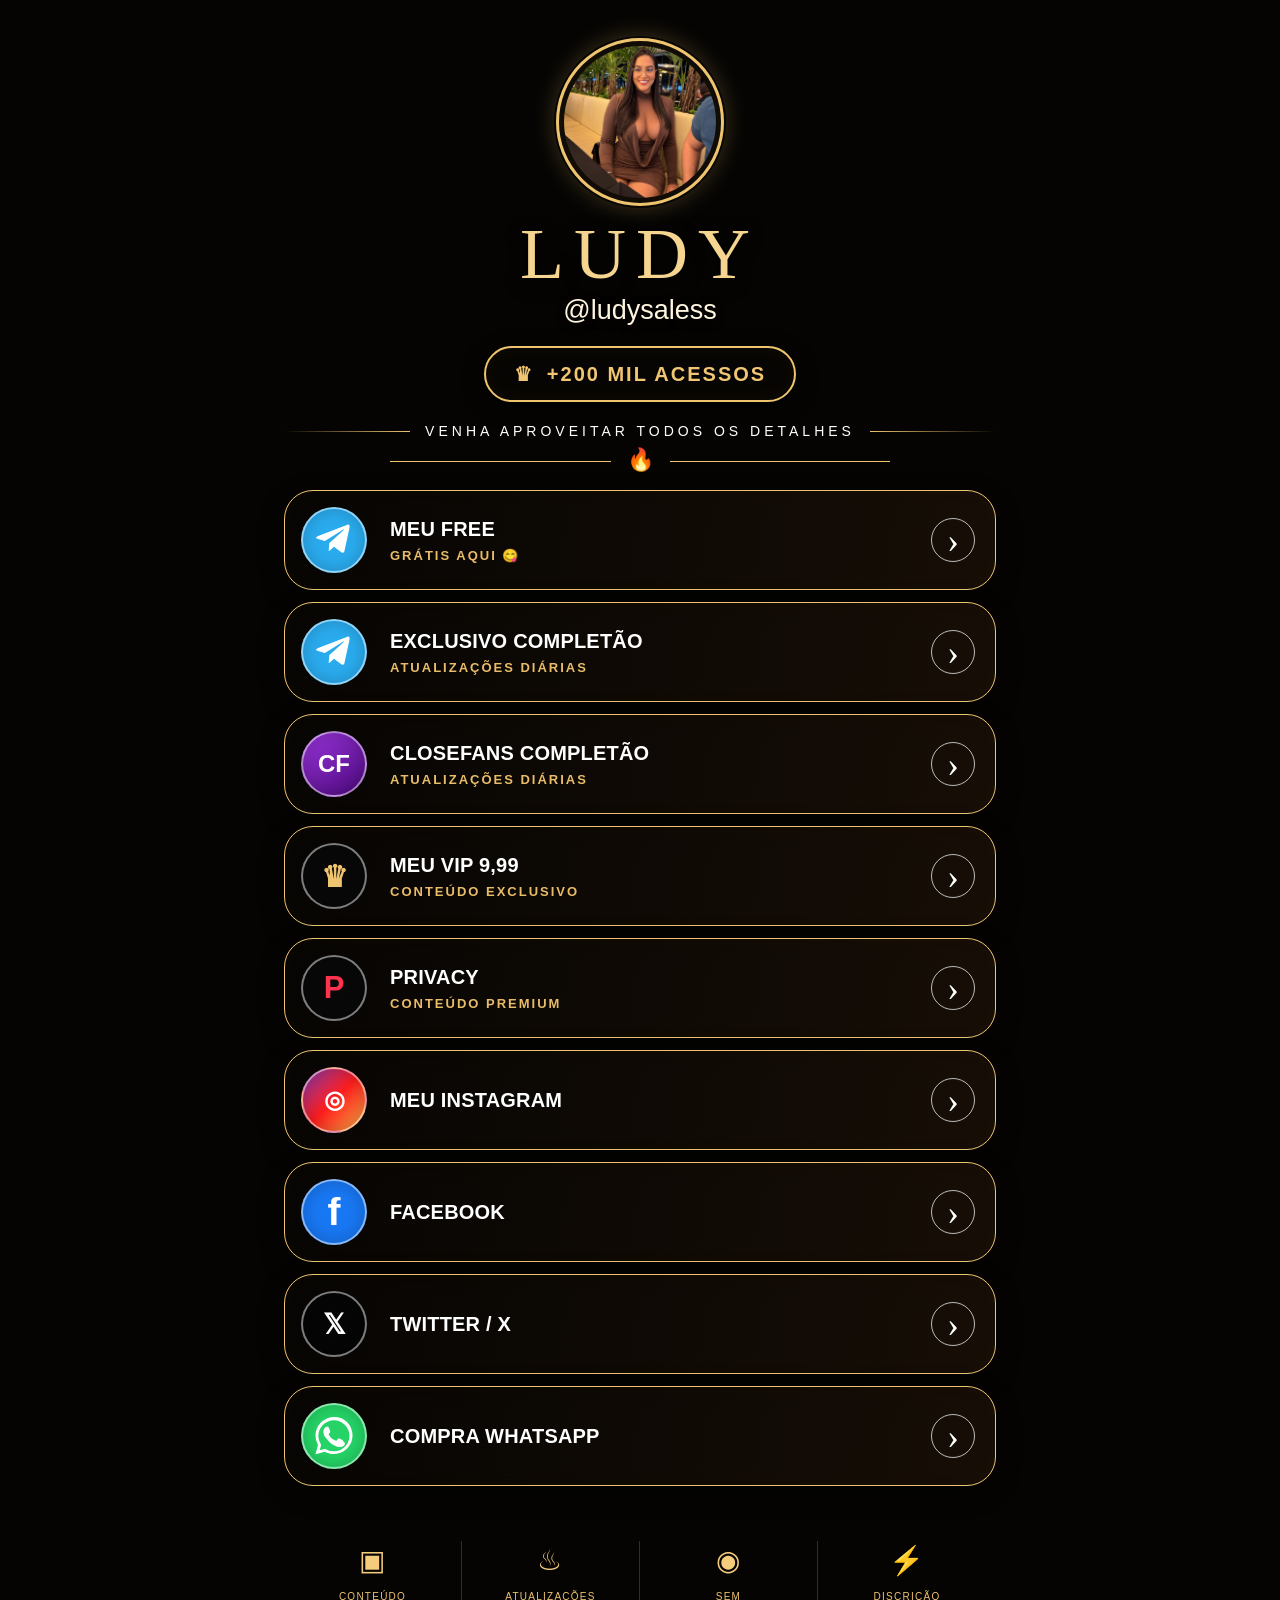
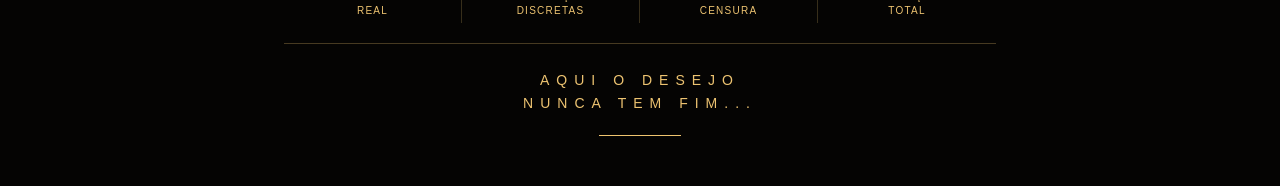
==== commit d4d2fb21: "Add files via upload" ====
--- a/index.html
+++ b/index.html
@@ -1,61 +1,102 @@
 <!doctype html>
-<html lang="pt-BR"><head>
-<meta charset="utf-8"><meta name="viewport" content="width=device-width,initial-scale=1,viewport-fit=cover">
-<meta name="theme-color" content="#090604"><title>LUDY | @ludysaless</title>
+<html lang="pt-BR">
+<head>
+<meta charset="utf-8">
+<meta name="viewport" content="width=device-width,initial-scale=1,viewport-fit=cover">
+<meta name="theme-color" content="#070503">
+<title>LUDY | @ludysaless</title>
 <style>
-:root{--gold:#e9c57f;--cream:#fff8eb;--bg:#080604}
-*{box-sizing:border-box}html{scroll-behavior:smooth}body{margin:0;background:var(--bg);color:var(--cream);font-family:-apple-system,BlinkMacSystemFont,"Segoe UI",Arial,sans-serif;overflow-x:hidden}a{color:inherit;text-decoration:none}
-video{position:fixed;inset:0;width:100%;height:100%;object-fit:cover;z-index:-4}.shade{position:fixed;inset:0;z-index:-3;background:linear-gradient(rgba(3,2,1,.55),rgba(3,2,1,.76)),radial-gradient(circle at 50% 20%,transparent,rgba(0,0,0,.6) 75%)}
-.page{width:min(100%,540px);margin:auto;padding:calc(28px + env(safe-area-inset-top)) 18px calc(35px + env(safe-area-inset-bottom))}
-.hero{text-align:center;padding:8px 0 24px}.avatar{width:124px;height:124px;margin:auto;padding:3px;border-radius:50%;background:linear-gradient(145deg,#fff1c2,var(--gold),#84551d);box-shadow:0 0 27px rgba(233,197,127,.28)}.avatar img{width:100%;height:100%;display:block;object-fit:cover;border-radius:50%;border:3px solid #100b07}
-h1{font:400 52px Georgia,serif;letter-spacing:.12em;padding-left:.12em;margin:15px 0 0;background:linear-gradient(#fff9df,#d6aa60);-webkit-background-clip:text;color:transparent}.handle{font-size:18px;margin:0 0 14px}.count{display:inline-block;padding:9px 16px;border:1px solid var(--gold);border-radius:999px;background:rgba(7,4,2,.58);color:var(--gold);font-size:12px;font-weight:800;letter-spacing:.11em}.tag{font-size:10px;letter-spacing:.18em;margin:16px 0 0}
-.links{display:grid;gap:10px}.card{min-height:82px;display:grid;grid-template-columns:58px 1fr 40px;align-items:center;gap:12px;padding:10px 13px;border:1.5px solid var(--gold);border-radius:23px;background:linear-gradient(90deg,rgba(5,4,3,.94),rgba(25,14,7,.72));box-shadow:0 5px 20px rgba(0,0,0,.4);backdrop-filter:blur(9px);-webkit-backdrop-filter:blur(9px);transition:.18s}.card:active{transform:scale(.985)}
-.network-icon{width:54px;height:54px;border-radius:50%;display:grid;place-items:center;border:2px solid rgba(255,255,255,.5);overflow:hidden}.network-icon svg{width:31px;height:31px;fill:white;stroke:white;stroke-width:1.7}.letters{font-weight:900;font-size:17px}.xmark{font-size:31px}.flame{font-size:22px}
-.telegram .network-icon{background:#229ED9}.closefans .network-icon{background:linear-gradient(145deg,#7d20c9,#351064)}.fatalfans .network-icon{background:#161616;color:#ff6a2b}.privacy .network-icon{background:#15100e;color:#ff6635}.instagram .network-icon{background:linear-gradient(135deg,#5b51d8,#c13584,#f77737)}.facebook .network-icon{background:#1877f2}.x .network-icon{background:#050505}.whatsapp .network-icon{background:#25D366}
-.copy strong{display:block;font-size:16px;line-height:1.15}.copy span{display:block;margin-top:6px;color:var(--gold);font-size:11px;font-weight:700;letter-spacing:.055em}.go{width:36px;height:36px;border:1px solid rgba(255,255,255,.65);border-radius:50%;display:grid;place-items:center;font:300 31px/1 Georgia,serif}
-.footer{margin-top:42px;padding-top:28px;border-top:1px solid rgba(233,197,127,.2);text-align:center}.crown{color:var(--gold);font-size:25px}.footer strong{display:block;font:400 34px Georgia,serif;letter-spacing:.16em;padding-left:.16em;color:var(--gold);margin-top:5px}.footer p{font-size:10px;letter-spacing:.25em;margin:6px 0;color:#d8c7aa}
-.cta{margin-top:18px;color:var(--gold);font:italic 15px Georgia,serif;letter-spacing:.04em}
-@media(min-width:700px){.card:hover{transform:translateY(-2px);box-shadow:0 8px 28px rgba(0,0,0,.45),0 0 12px rgba(233,197,127,.13)}}
-</style></head><body>
-<video autoplay muted loop playsinline preload="metadata"><source src="fundo.mp4" type="video/mp4"></video><div class="shade"></div>
-<main class="page">
-<section class="hero"><div class="avatar"><img src="avatar.jpeg" alt="Ludy"></div><h1>LUDY</h1><p class="handle">@ludysaless</p><div class="count">♛ &nbsp;+200 MIL ACESSOS</div><p class="tag">CONTEÚDO REAL &nbsp;•&nbsp; PRIVATE ACCESS</p></section>
-<section class="links"><a class="card telegram" href="https://t.me/+U5ihDI-ZF182Mzlh" target="_blank" rel="noopener noreferrer">
-<div class="network-icon"><svg viewBox="0 0 24 24"><path d="M21.7 3.3 18.5 19c-.24 1.11-.87 1.38-1.76.86l-4.87-3.59-2.35 2.26c-.26.26-.48.48-.98.48l.35-4.96 9.02-8.15c.39-.35-.09-.55-.61-.2L6.15 12.72 1.35 11.2c-1.04-.33-1.06-1.04.22-1.54L20.34 2.4c.87-.32 1.63.2 1.36.9Z"/></svg></div>
-<div class="copy"><strong>MEU FREE</strong><span>GRÁTIS AQUI 🤭</span></div>
-<div class="go">›</div>
-</a><a class="card telegram" href="https://t.me/Ludysalessoficial_bot?start=fybot" target="_blank" rel="noopener noreferrer">
-<div class="network-icon"><svg viewBox="0 0 24 24"><path d="M21.7 3.3 18.5 19c-.24 1.11-.87 1.38-1.76.86l-4.87-3.59-2.35 2.26c-.26.26-.48.48-.98.48l.35-4.96 9.02-8.15c.39-.35-.09-.55-.61-.2L6.15 12.72 1.35 11.2c-1.04-.33-1.06-1.04.22-1.54L20.34 2.4c.87-.32 1.63.2 1.36.9Z"/></svg></div>
-<div class="copy"><strong>EXCLUSIVO COMPLETÃO</strong><span>ATUALIZAÇÕES DIÁRIAS</span></div>
-<div class="go">›</div>
-</a><a class="card closefans" href="https://close.fans/ludysaless" target="_blank" rel="noopener noreferrer">
-<div class="network-icon"><span class="letters">CF</span></div>
-<div class="copy"><strong>CLOSEFANS COMPLETÃO</strong><span>ATUALIZAÇÕES DIÁRIAS</span></div>
-<div class="go">›</div>
-</a><a class="card fatalfans" href="https://fatalfans.com/ludysaless" target="_blank" rel="noopener noreferrer">
-<div class="network-icon"><span class="flame">◆</span></div>
-<div class="copy"><strong>MEU VIP 9,99</strong></div>
-<div class="go">›</div>
-</a><a class="card privacy" href="https://privacy.com.br/@Ludysaless" target="_blank" rel="noopener noreferrer">
-<div class="network-icon"><span class="letters">P</span></div>
-<div class="copy"><strong>PRIVACY</strong></div>
-<div class="go">›</div>
-</a><a class="card instagram" href="https://www.instagram.com/ludysaless?stkn=NWl5NmsxeHN1MHV3&amp;utm_source=qr" target="_blank" rel="noopener noreferrer">
-<div class="network-icon"><svg viewBox="0 0 24 24"><rect x="3" y="3" width="18" height="18" rx="5"/><circle cx="12" cy="12" r="4"/><circle cx="17.5" cy="6.5" r="1"/></svg></div>
-<div class="copy"><strong>MEU INSTAGRAM</strong></div>
-<div class="go">›</div>
-</a><a class="card facebook" href="https://www.facebook.com/share/1FY4F12b1h/?mibextid=wwXIfr" target="_blank" rel="noopener noreferrer">
-<div class="network-icon"><svg viewBox="0 0 24 24"><path d="M14 8h3V4h-3c-3.3 0-5 2-5 5v2H6v4h3v7h4v-7h3.3l.7-4H13V9c0-.7.3-1 1-1Z"/></svg></div>
-<div class="copy"><strong>MEU FACEBOOK</strong></div>
-<div class="go">›</div>
-</a><a class="card x" href="https://x.com/ludysalessbr?s=11" target="_blank" rel="noopener noreferrer">
-<div class="network-icon"><span class="xmark">𝕏</span></div>
-<div class="copy"><strong>TWITTER / X</strong></div>
-<div class="go">›</div>
-</a><a class="card whatsapp" href="https://wa.me/5562935002041?text=Oii%2C%20quero%20adquiri%20seu%20conte%C3%BAdo" target="_blank" rel="noopener noreferrer">
-<div class="network-icon"><svg viewBox="0 0 24 24"><path d="M20.5 3.5A11 11 0 0 0 3.2 16.8L2 22l5.3-1.2A11 11 0 0 0 20.5 3.5Zm-8.6 16.1a8.2 8.2 0 0 1-4.2-1.2l-.3-.2-3.1.7.7-3-.2-.3a8.2 8.2 0 1 1 7.1 4Zm4.5-6.1c-.2-.1-1.5-.7-1.7-.8-.2-.1-.4-.1-.6.1l-.8 1c-.1.2-.3.2-.5.1a6.6 6.6 0 0 1-3.2-2.8c-.2-.3 0-.4.1-.5l.4-.5.3-.5c.1-.2 0-.4 0-.5l-.8-1.9c-.2-.5-.4-.4-.6-.4h-.5c-.2 0-.5.1-.7.3-.2.3-1 1-1 2.4s1 2.8 1.2 3c.1.2 2.1 3.2 5 4.5.7.3 1.2.5 1.7.6.7.2 1.3.2 1.8.1.5-.1 1.5-.6 1.7-1.2.2-.6.2-1.1.2-1.2-.1-.1-.2-.2-.5-.3Z"/></svg></div>
-<div class="copy"><strong>COMPRA WHATSAPP</strong></div>
-<div class="go">›</div>
-</a></section>
-<footer class="footer"><div class="crown">♛</div><strong>LUDY</strong><p>@LUDYSALESS · PRIVATE ACCESS</p><div class="cta">Escolha seu acesso e descubra mais ✦</div></footer>
-</main></body></html>
+:root{--gold:#efc46f;--gold2:#b97a28;--ink:#070503;--cream:#fff8e8}
+*{box-sizing:border-box}
+html,body{margin:0;min-height:100%;background:#050403;color:#fff;font-family:Arial,Helvetica,sans-serif}
+body{overflow-x:hidden}
+.bg{position:fixed;inset:0;width:100%;height:100%;object-fit:cover;z-index:-3}
+.shade{position:fixed;inset:0;z-index:-2;background:
+radial-gradient(circle at 50% 19%,rgba(25,13,3,.05),rgba(0,0,0,.34) 38%,rgba(0,0,0,.68) 75%),
+linear-gradient(180deg,rgba(0,0,0,.28),rgba(5,3,1,.56) 52%,rgba(5,3,1,.94) 100%)}
+.wrap{width:min(760px,100%);margin:auto;padding:38px 24px 50px;text-align:center}
+.avatar{width:168px;height:168px;object-fit:cover;border-radius:50%;border:3px solid var(--gold);padding:5px;background:#120c06;box-shadow:0 0 0 2px rgba(0,0,0,.75),0 0 26px rgba(239,196,111,.28)}
+.brand{margin:10px 0 0;font:500 72px/.95 Georgia,"Times New Roman",serif;letter-spacing:10px;color:#f5d58f;text-shadow:0 4px 18px #000}
+.handle{font-size:27px;margin-top:7px;color:#fff5df;text-shadow:0 2px 10px #000}
+.counter{margin:20px auto 18px;display:inline-flex;align-items:center;gap:13px;padding:14px 28px;border:2px solid var(--gold);border-radius:999px;background:rgba(9,6,3,.72);box-shadow:inset 0 0 20px rgba(225,169,65,.05),0 5px 20px #0008;color:#f1c673;font-size:20px;font-weight:900;letter-spacing:2px}
+.intro{display:flex;align-items:center;gap:15px;color:white;font-size:14px;letter-spacing:4px;text-transform:uppercase;margin:3px auto 8px;white-space:nowrap}
+.intro:before,.intro:after{content:"";height:1px;flex:1;background:linear-gradient(90deg,transparent,var(--gold))}
+.intro:after{background:linear-gradient(90deg,var(--gold),transparent)}
+.flame{color:#ff7b28;font-size:22px;margin:3px 0 17px}
+.flame:before,.flame:after{content:"";display:inline-block;vertical-align:middle;width:31%;height:1px;background:var(--gold);margin:0 16px}
+.links{display:grid;gap:12px}
+.card{display:grid;grid-template-columns:72px 1fr 48px;align-items:center;gap:17px;min-height:100px;padding:12px 16px;text-align:left;text-decoration:none;color:#fff;border:1.7px solid var(--gold);border-radius:29px;background:linear-gradient(100deg,rgba(7,5,3,.90),rgba(26,16,7,.82));box-shadow:0 7px 24px rgba(0,0,0,.4),inset 0 0 18px rgba(239,196,111,.025);transition:.2s}
+.card:active{transform:scale(.985)}
+.ico{width:66px;height:66px;border-radius:50%;display:grid;place-items:center;border:2px solid rgba(255,255,255,.48);box-shadow:inset 0 0 16px #0003;font-weight:900;font-size:24px}
+.tg{background:#2aabee}.cf{background:linear-gradient(145deg,#9a35dc,#4c087c)}.fatal{background:#080808;color:var(--gold);font-size:30px}.privacy{background:#080808;color:#ff334e;font-size:31px}.instagram{background:linear-gradient(135deg,#833ab4,#fd1d1d,#fcb045)}.facebook{background:#1877f2;font:900 39px Arial}.xicon{background:#050505;font-size:28px}.whatsapp{background:#25d366}
+.ico svg{width:38px;height:38px;fill:#fff}
+.copy .title{font-size:20px;font-weight:900;letter-spacing:.2px}
+.copy .sub{margin-top:7px;color:#e9bc68;font-size:13px;font-weight:800;letter-spacing:2px;text-transform:uppercase}
+.go{width:44px;height:44px;border:1.5px solid rgba(255,255,255,.72);border-radius:50%;display:grid;place-items:center;font:36px/1 Georgia;color:#fff}
+.features{display:grid;grid-template-columns:repeat(4,1fr);margin:31px 0 0;padding:24px 0 20px;border-bottom:1px solid rgba(239,196,111,.28)}
+.feature{min-height:82px;padding:0 7px;border-right:1px solid rgba(239,196,111,.22);color:#edc371;font-size:10px;line-height:1.45;letter-spacing:1.25px;text-transform:uppercase}
+.feature:last-child{border:0}
+.symbol{display:block;font-size:28px;margin-bottom:8px;color:#f4cc7b}
+.closing{padding:25px 0 0;color:#edc371;font-size:14px;line-height:1.65;letter-spacing:7px;text-transform:uppercase}
+.closing:after{content:"";display:block;width:82px;height:1px;background:var(--gold);margin:19px auto 0}
+@media(max-width:520px){
+.wrap{padding:34px 15px 40px}.avatar{width:142px;height:142px}.brand{font-size:58px;letter-spacing:8px}.handle{font-size:22px}
+.counter{font-size:16px;padding:12px 21px;letter-spacing:1.7px}.intro{font-size:10.5px;letter-spacing:2.6px;gap:7px}.flame:before,.flame:after{width:30%;margin:0 10px}
+.card{grid-template-columns:61px 1fr 41px;gap:13px;min-height:90px;padding:11px 13px;border-radius:26px}.ico{width:58px;height:58px}.copy .title{font-size:17px}.copy .sub{font-size:10.5px;letter-spacing:1.6px}.go{width:39px;height:39px}
+.features{margin-top:25px;padding-top:21px}.feature{font-size:8px;letter-spacing:.6px;padding:0 3px}.symbol{font-size:23px}.closing{font-size:11px;letter-spacing:4.5px}
+}
+</style>
+</head>
+<body>
+<video class="bg" autoplay muted loop playsinline preload="metadata"><source src="fundo.mp4" type="video/mp4"></video>
+<div class="shade"></div>
+<main class="wrap">
+<img class="avatar" src="avatar.jpeg" alt="Ludy">
+<h1 class="brand">LUDY</h1>
+<div class="handle">@ludysaless</div>
+<div class="counter"><span>♛</span><span>+200 MIL ACESSOS</span></div>
+<div class="intro"><span>VENHA APROVEITAR TODOS OS DETALHES</span></div>
+<div class="flame">🔥</div>
+
+<section class="links">
+<a class="card" href="https://t.me/+U5ihDI-ZF182Mzlh" target="_blank" rel="noopener">
+<div class="ico tg"><svg viewBox="0 0 24 24"><path d="M21.8 4.2 18.6 19c-.24 1.05-.87 1.31-1.76.82l-4.88-3.6-2.35 2.27c-.26.26-.48.48-.98.48l.35-4.97 9.04-8.17c.39-.35-.09-.55-.61-.2L6.24 12.67l-4.81-1.5c-1.05-.33-1.07-1.05.22-1.55L20.47 2.37c.87-.32 1.63.2 1.33 1.83z"/></svg></div>
+<div class="copy"><div class="title">MEU FREE</div><div class="sub">GRÁTIS AQUI 😋</div></div><div class="go">›</div></a>
+
+<a class="card" href="https://t.me/Ludysalessoficial_bot?start=fybot" target="_blank" rel="noopener">
+<div class="ico tg"><svg viewBox="0 0 24 24"><path d="M21.8 4.2 18.6 19c-.24 1.05-.87 1.31-1.76.82l-4.88-3.6-2.35 2.27c-.26.26-.48.48-.98.48l.35-4.97 9.04-8.17c.39-.35-.09-.55-.61-.2L6.24 12.67l-4.81-1.5c-1.05-.33-1.07-1.05.22-1.55L20.47 2.37c.87-.32 1.63.2 1.33 1.83z"/></svg></div>
+<div class="copy"><div class="title">EXCLUSIVO COMPLETÃO</div><div class="sub">ATUALIZAÇÕES DIÁRIAS</div></div><div class="go">›</div></a>
+
+<a class="card" href="https://close.fans/ludysaless" target="_blank" rel="noopener">
+<div class="ico cf">CF</div><div class="copy"><div class="title">CLOSEFANS COMPLETÃO</div><div class="sub">ATUALIZAÇÕES DIÁRIAS</div></div><div class="go">›</div></a>
+
+<a class="card" href="https://fatalfans.com/ludysaless" target="_blank" rel="noopener">
+<div class="ico fatal">♛</div><div class="copy"><div class="title">MEU VIP 9,99</div><div class="sub">CONTEÚDO EXCLUSIVO</div></div><div class="go">›</div></a>
+
+<a class="card" href="https://privacy.com.br/@Ludysaless" target="_blank" rel="noopener">
+<div class="ico privacy">P</div><div class="copy"><div class="title">PRIVACY</div><div class="sub">CONTEÚDO PREMIUM</div></div><div class="go">›</div></a>
+
+<a class="card" href="https://www.instagram.com/ludysaless?stkn=NWl5NmsxeHN1MHV3&utm_source=qr" target="_blank" rel="noopener">
+<div class="ico instagram">◎</div><div class="copy"><div class="title">MEU INSTAGRAM</div></div><div class="go">›</div></a>
+
+<a class="card" href="https://www.facebook.com/share/1FY4F12b1h/?mibextid=wwXIfr" target="_blank" rel="noopener">
+<div class="ico facebook">f</div><div class="copy"><div class="title">FACEBOOK</div></div><div class="go">›</div></a>
+
+<a class="card" href="https://x.com/ludysalessbr?s=11" target="_blank" rel="noopener">
+<div class="ico xicon">𝕏</div><div class="copy"><div class="title">TWITTER / X</div></div><div class="go">›</div></a>
+
+<a class="card" href="https://wa.me/5562935002041?text=Oii%2C%20quero%20adquiri%20seu%20conte%C3%BAdo" target="_blank" rel="noopener">
+<div class="ico whatsapp"><svg viewBox="0 0 24 24"><path d="M20.5 3.5A11.8 11.8 0 0 0 1.9 17.7L.3 23.5l5.9-1.6A11.8 11.8 0 0 0 23.7 11.6c0-3.1-1.1-5.9-3.2-8.1zm-8.6 18.2a9.8 9.8 0 0 1-5-1.4l-.4-.2-3.5.9.9-3.4-.2-.4A9.8 9.8 0 1 1 11.9 21.7zm5.4-7.3c-.3-.1-1.7-.8-2-.9-.3-.1-.5-.1-.7.2-.2.3-.8.9-1 1.1-.2.2-.4.2-.7.1-1.8-.9-3-1.6-4.2-3.7-.3-.6.3-.5.9-1.7.1-.2 0-.5 0-.7-.1-.2-.7-1.6-.9-2.2-.2-.6-.5-.5-.7-.5h-.6c-.2 0-.6.1-.9.4-.3.3-1.2 1.2-1.2 2.9s1.2 3.3 1.4 3.5c.2.2 2.4 3.7 5.9 5.2 2.2 1 3.1 1 4.2.8.7-.1 1.7-.7 1.9-1.3.2-.6.2-1.2.2-1.3-.1-.2-.3-.3-.6-.4z"/></svg></div>
+<div class="copy"><div class="title">COMPRA WHATSAPP</div></div><div class="go">›</div></a>
+</section>
+
+<section class="features">
+<div class="feature"><span class="symbol">▣</span>CONTEÚDO<br>REAL</div>
+<div class="feature"><span class="symbol">♨</span>ATUALIZAÇÕES<br>DISCRETAS</div>
+<div class="feature"><span class="symbol">◉</span>SEM<br>CENSURA</div>
+<div class="feature"><span class="symbol">⚡</span>DISCRIÇÃO<br>TOTAL</div>
+</section>
+<div class="closing">AQUI O DESEJO<br>NUNCA TEM FIM...</div>
+</main>
+</body>
+</html>
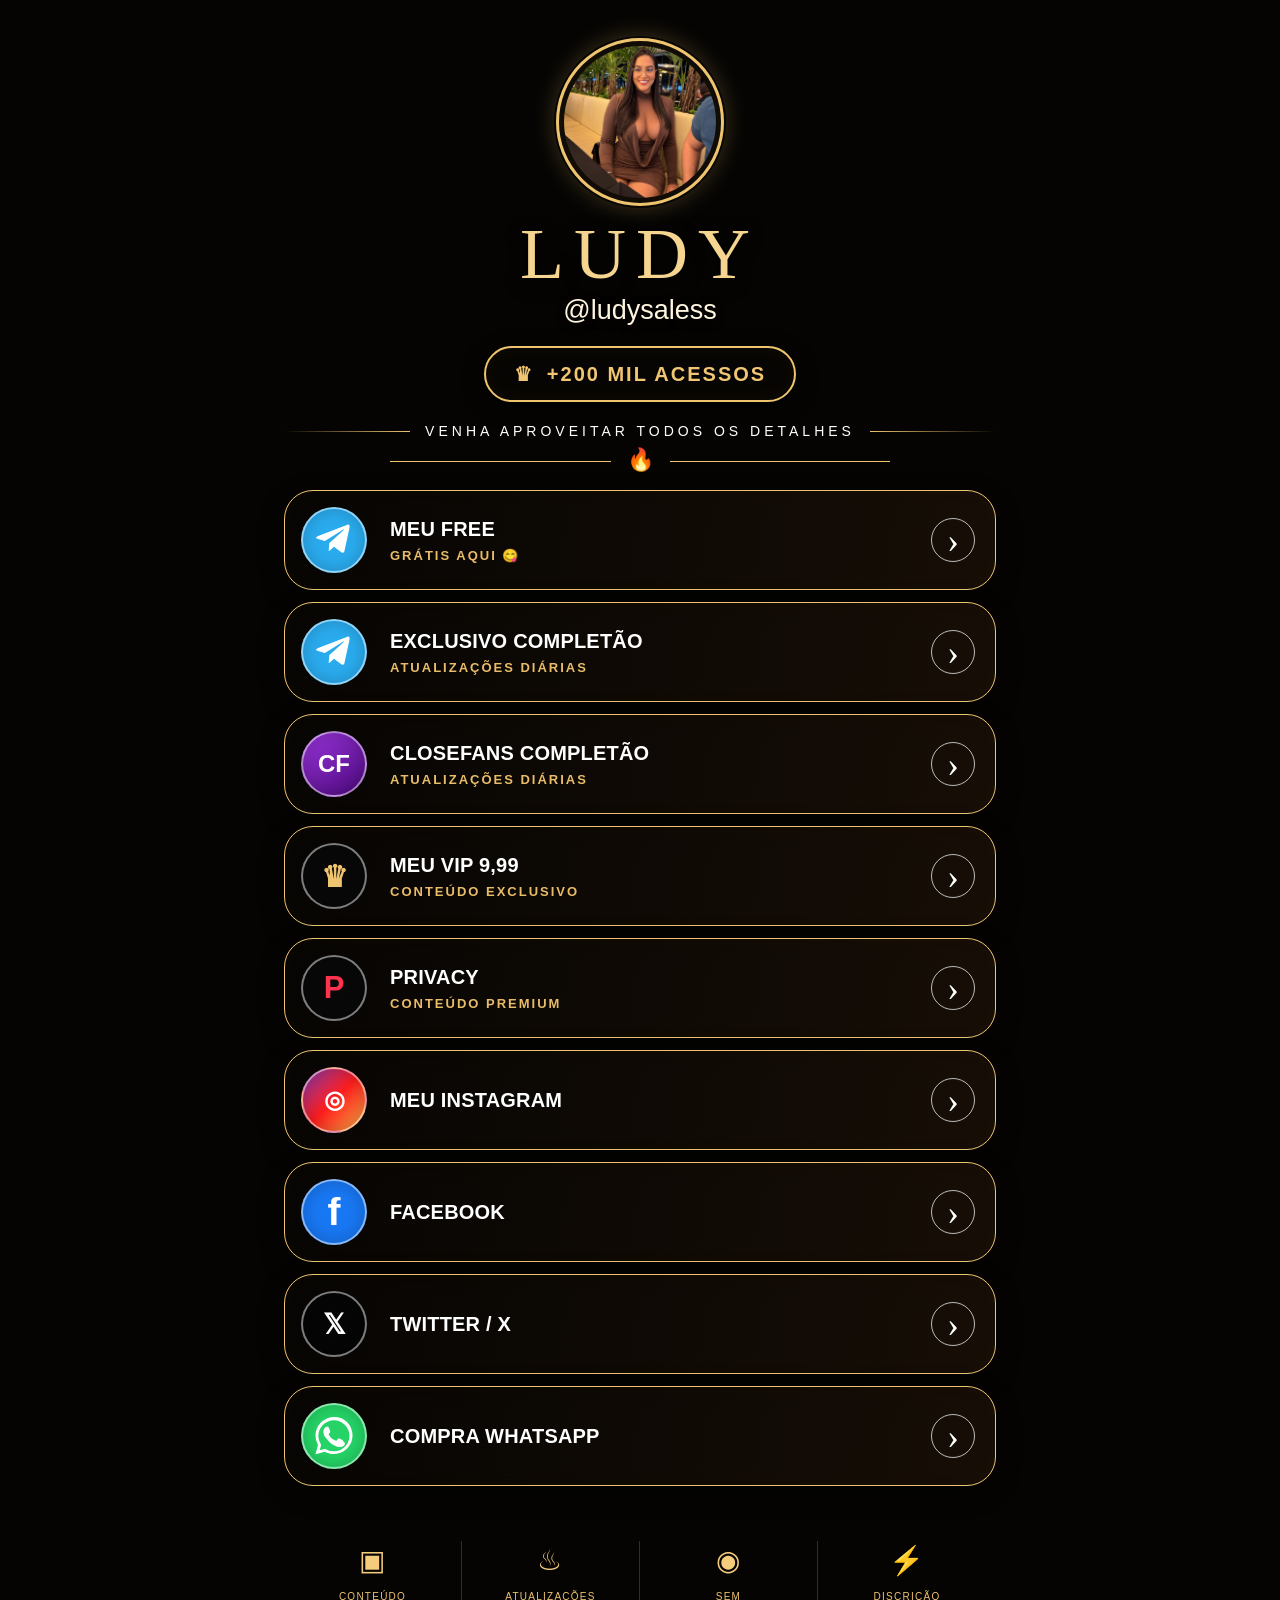
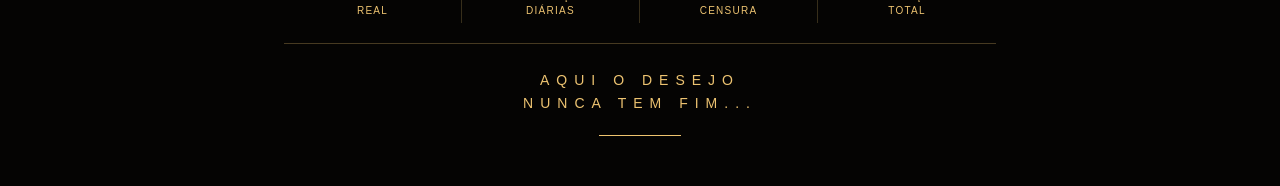
==== commit a8094782: "Add files via upload" ====
--- a/index.html
+++ b/index.html
@@ -92,7 +92,7 @@
 
 <section class="features">
 <div class="feature"><span class="symbol">▣</span>CONTEÚDO<br>REAL</div>
-<div class="feature"><span class="symbol">♨</span>ATUALIZAÇÕES<br>DISCRETAS</div>
+<div class="feature"><span class="symbol">♨</span>ATUALIZAÇÕES<br>DIÁRIAS</div>
 <div class="feature"><span class="symbol">◉</span>SEM<br>CENSURA</div>
 <div class="feature"><span class="symbol">⚡</span>DISCRIÇÃO<br>TOTAL</div>
 </section>
